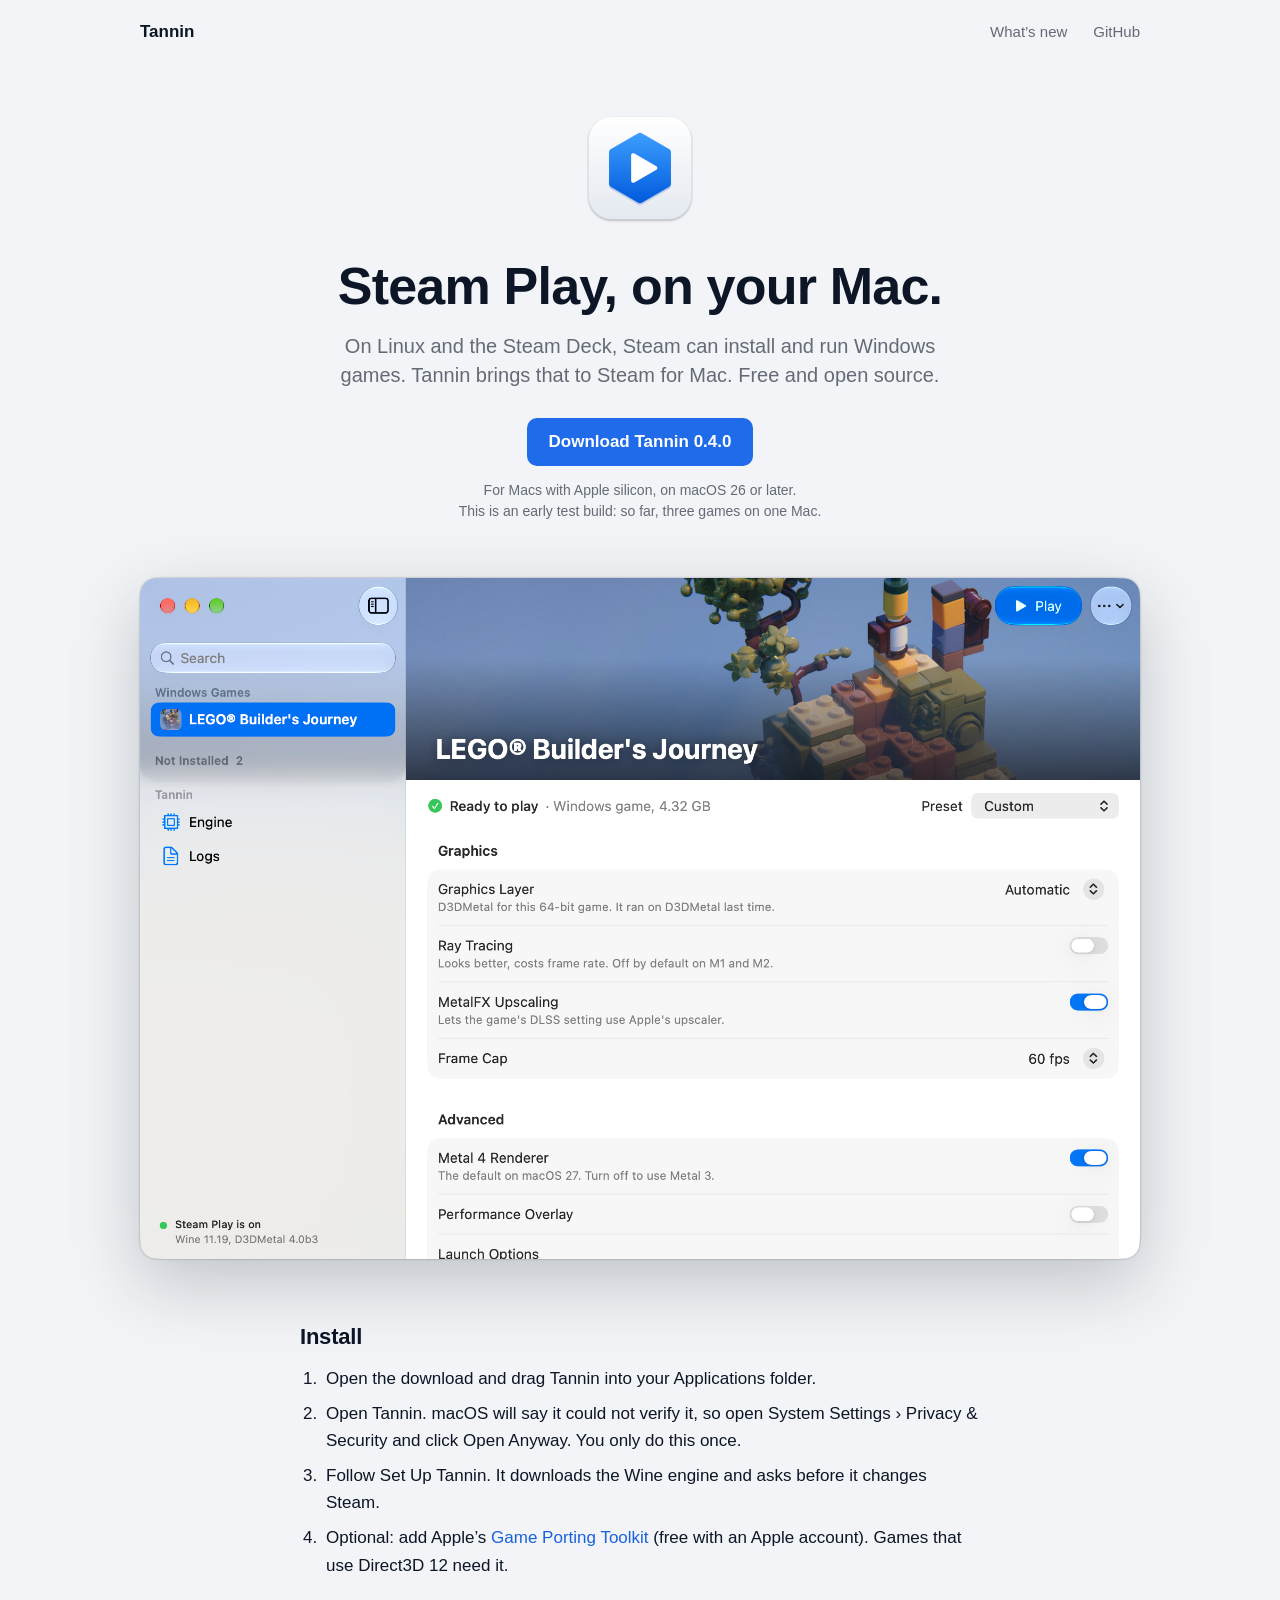
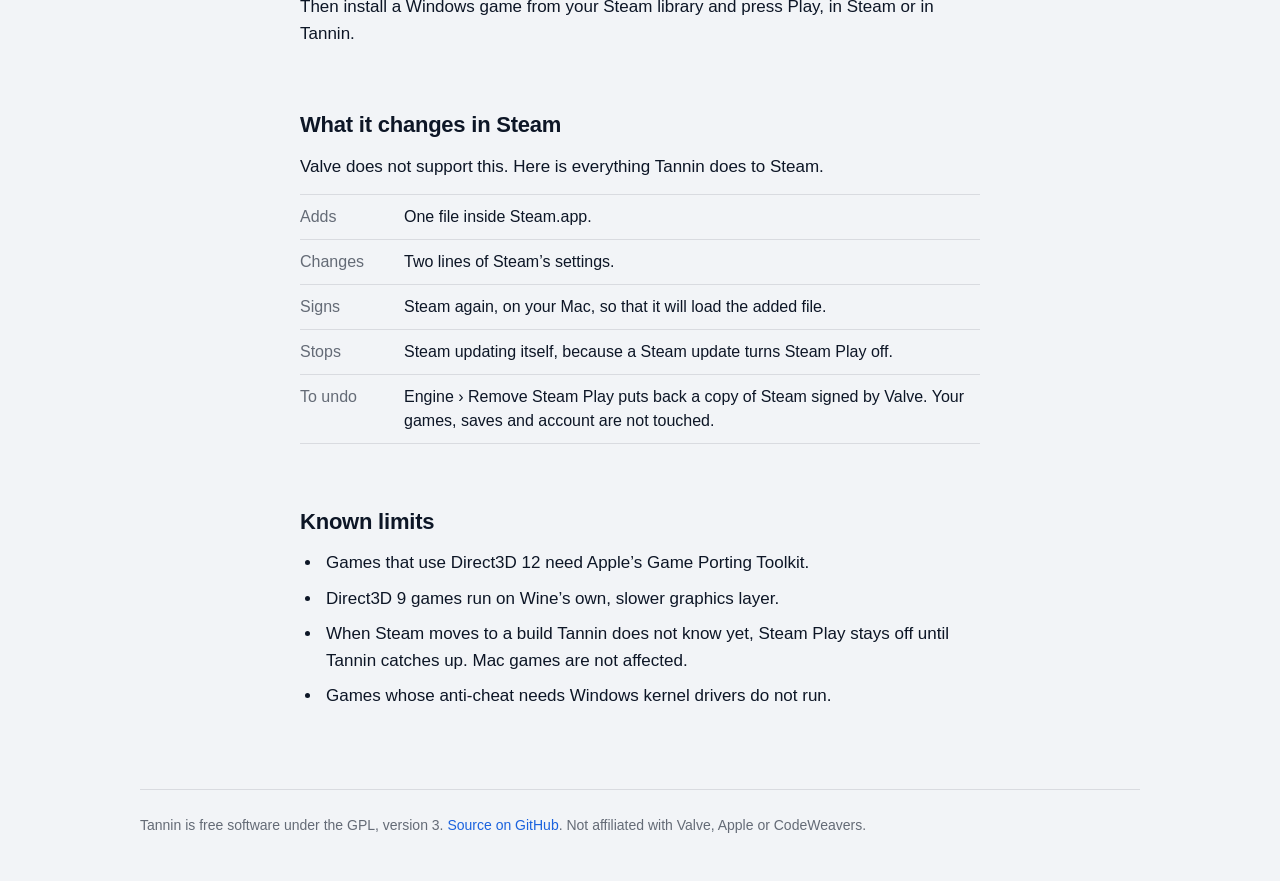
==== docs/index.html @ 26e038be "Release 0.4.0" ====
<!doctype html>
<html lang="en">
<head>
<meta charset="utf-8">
<meta name="viewport" content="width=device-width, initial-scale=1">
<title>Tannin: Steam Play, on your Mac</title>
<meta name="description" content="Tannin lets Steam for Mac install and play Windows games. Free and open source.">
<meta property="og:title" content="Tannin: Steam Play, on your Mac">
<meta property="og:description" content="Tannin lets Steam for Mac install and play Windows games. Free and open source.">
<meta property="og:image" content="https://lantelyes.github.io/tannin/screenshots/game-light.png">
<link rel="icon" href="icon.png">
<link rel="stylesheet" href="site.css">
</head>
<body>

<header class="wrap nav">
  <span class="name">Tannin</span>
  <nav class="links" aria-label="Site">
    <a href="whats-new.html">What’s new</a>
    <a href="https://github.com/lantelyes/tannin">GitHub</a>
  </nav>
</header>

<main>
  <div class="wrap hero">
    <img class="icon" src="icon.png" width="128" height="128" alt="">
    <h1>Steam Play, on your Mac.</h1>
    <p class="sub">On Linux and the Steam Deck, Steam can install and run Windows games. Tannin brings that to Steam for Mac. Free and open source.</p>
    <!-- scripts/release.sh rewrites the next line for each release. -->
    <a class="btn" href="https://github.com/lantelyes/tannin/releases/download/v0.4.0/Tannin-0.4.0.zip">Download Tannin 0.4.0</a>
    <p class="fine">For Macs with Apple silicon, on macOS 26 or later.<br>This is an early test build: so far, three games on one Mac.</p>
  </div>

  <div class="wrap">
    <picture>
      <source media="(prefers-color-scheme: dark)" srcset="screenshots/game-dark.png">
      <img class="shot" src="screenshots/game-light.png" width="1880" height="1280" alt="Tannin’s window: Windows games in the sidebar, and one game’s page with its artwork, a Play button and its graphics settings">
    </picture>
  </div>

  <div class="col">
    <section>
      <h2>Install</h2>
      <ol>
        <li>Open the download and drag Tannin into your Applications folder.</li>
        <li>Open Tannin. macOS will say it could not verify it, so open System Settings › Privacy &amp; Security and click Open Anyway. You only do this once.</li>
        <li>Follow Set Up Tannin. It downloads the Wine engine and asks before it changes Steam.</li>
        <li>Optional: add Apple’s <a href="https://developer.apple.com/download/all/?q=game%20porting%20toolkit">Game Porting Toolkit</a> (free with an Apple account). Games that use Direct3D 12 need it.</li>
      </ol>
      <p>Then install a Windows game from your Steam library and press Play, in Steam or in Tannin.</p>
    </section>

    <section>
      <h2>What it changes in Steam</h2>
      <p>Valve does not support this. Here is everything Tannin does to Steam.</p>
      <table>
        <tr><th scope="row">Adds</th><td>One file inside Steam.app.</td></tr>
        <tr><th scope="row">Changes</th><td>Two lines of Steam’s settings.</td></tr>
        <tr><th scope="row">Signs</th><td>Steam again, on your Mac, so that it will load the added file.</td></tr>
        <tr><th scope="row">Stops</th><td>Steam updating itself, because a Steam update turns Steam Play off.</td></tr>
        <tr><th scope="row">To undo</th><td>Engine › Remove Steam Play puts back a copy of Steam signed by Valve. Your games, saves and account are not touched.</td></tr>
      </table>
    </section>

    <section>
      <h2>Known limits</h2>
      <ul>
        <li>Games that use Direct3D 12 need Apple’s Game Porting Toolkit.</li>
        <li>Direct3D 9 games run on Wine’s own, slower graphics layer.</li>
        <li>When Steam moves to a build Tannin does not know yet, Steam Play stays off until Tannin catches up. Mac games are not affected.</li>
        <li>Games whose anti-cheat needs Windows kernel drivers do not run.</li>
      </ul>
    </section>
  </div>
</main>

<footer class="wrap foot">
  Tannin is free software under the GPL, version 3. <a href="https://github.com/lantelyes/tannin">Source on GitHub</a>. Not affiliated with Valve, Apple or CodeWeavers.
</footer>

</body>
</html>
---- docs/site.css ----
/* Tannin's website. One stylesheet, the Mac's own typeface, no scripts. Dark follows the system setting. */

:root {
  color-scheme: light dark;
  --bg: #F2F4F7;
  --ink: #0D1626;
  --mute: rgba(13, 22, 38, .62);
  --line: rgba(13, 22, 38, .11);
  --link: #1A62DE;
  --btn: #1F6BEA;
  --onbtn: #FFFFFF;
  --winedge: rgba(13, 22, 38, .35);
  --winshadow: rgba(13, 22, 38, .22);
}

@media (prefers-color-scheme: dark) {
  :root {
    --bg: #0E1116;
    --ink: #E8ECF3;
    --mute: rgba(232, 236, 243, .62);
    --line: rgba(232, 236, 243, .13);
    --link: #6FA8FF;
    --btn: #2B72EE;
    --winedge: rgba(0, 0, 0, .9);
    --winshadow: rgba(0, 0, 0, .55);
  }
}

* { box-sizing: border-box; }

body {
  margin: 0;
  font: 17px/1.6 -apple-system, BlinkMacSystemFont, "SF Pro Text", "Segoe UI", Helvetica, Arial, sans-serif;
  color: var(--ink);
  background: var(--bg);
  -webkit-font-smoothing: antialiased;
  -webkit-text-size-adjust: 100%;
}

a { color: var(--link); text-decoration: none; }
a:hover { text-decoration: underline; }
a:focus-visible { outline: 2px solid var(--link); outline-offset: 3px; border-radius: 4px; }

.wrap { width: 1000px; max-width: calc(100% - 48px); margin: 0 auto; }
.col { width: 680px; max-width: calc(100% - 48px); margin: 0 auto; }

/* Top bar */
.nav { display: flex; align-items: center; height: 64px; font-size: 15px; }
.nav .name { font-size: 17px; font-weight: 600; color: var(--ink); }
.nav .links { margin-left: auto; display: flex; gap: 26px; }
.nav .links a { color: var(--mute); }
.nav .links a[aria-current] { color: var(--ink); }

/* The top of the landing page */
.hero { padding: 40px 0 56px; text-align: center; }
.hero .icon { display: block; width: 128px; height: 128px; margin: 0 auto 26px; }
h1 { margin: 0; font-size: 52px; line-height: 1.08; font-weight: 700; letter-spacing: -.015em; text-wrap: balance; }
.sub { max-width: 600px; margin: 18px auto 0; font-size: 20px; line-height: 1.45; color: var(--mute); text-wrap: balance; }
.btn { display: inline-block; margin-top: 28px; padding: 13px 22px; border-radius: 10px; background: var(--btn); color: var(--onbtn); font-size: 17px; line-height: 22px; font-weight: 600; }
.btn:hover { text-decoration: none; filter: brightness(1.08); }
.btn:focus-visible { outline-offset: 3px; border-radius: 10px; }
.fine { margin: 14px 0 0; font-size: 14px; line-height: 1.5; color: var(--mute); }

/* The app's window, with the shadow a window has */
.shot { display: block; width: 100%; height: auto; filter: drop-shadow(0 0 1px var(--winedge)) drop-shadow(0 24px 34px var(--winshadow)); }

/* The reading column */
.col section { margin-top: 64px; }
h2 { margin: 0 0 14px; font-size: 22px; line-height: 1.25; font-weight: 600; letter-spacing: -.01em; }
p { margin: 0 0 14px; }
ol, ul { margin: 0 0 14px; padding-left: 22px; }
li { margin-bottom: 8px; padding-left: 4px; }
table { width: 100%; border-collapse: collapse; margin: 4px 0 16px; font-size: 16px; line-height: 1.5; }
th, td { padding: 10px 0; border-top: 1px solid var(--line); vertical-align: top; text-align: left; font-weight: 400; }
tr:last-child th, tr:last-child td { border-bottom: 1px solid var(--line); }
th { width: 104px; color: var(--mute); }

.foot { margin-top: 80px; padding: 24px 0 44px; border-top: 1px solid var(--line); font-size: 14px; line-height: 1.6; color: var(--mute); }

/* What's New: version and date on the left, what changed on the right */
.news { width: 880px; max-width: calc(100% - 48px); margin: 0 auto; padding: 48px 0 0; }
.news h1 { font-size: 40px; }
.news .lead { margin: 10px 0 40px; color: var(--mute); }
.rel { display: grid; grid-template-columns: 200px minmax(0, 1fr); gap: 40px; padding: 32px 0; border-top: 1px solid var(--line); }
.rel h2 { margin: 0; font-size: 22px; }
.rel .date { font-size: 15px; color: var(--mute); }
.rel h3 { margin: 0 0 6px; font-size: 15px; font-weight: 600; color: var(--mute); }
.rel ul { margin-bottom: 18px; }
.rel .changes > :last-child { margin-bottom: 0; }

@media (max-width: 640px) {
  .wrap, .col, .news { max-width: calc(100% - 40px); }
  .nav { height: 56px; }
  .nav .links { gap: 18px; }
  .hero { padding: 20px 0 40px; }
  .hero .icon { width: 96px; height: 96px; }
  h1 { font-size: 34px; line-height: 1.12; }
  .sub { font-size: 18px; }
  .shot { filter: drop-shadow(0 0 1px var(--winedge)) drop-shadow(0 10px 16px var(--winshadow)); }
  .col section { margin-top: 44px; }
  .foot { margin-top: 52px; }
  .news { padding-top: 28px; }
  .news h1 { font-size: 32px; }
  .rel { grid-template-columns: minmax(0, 1fr); gap: 12px; }
}
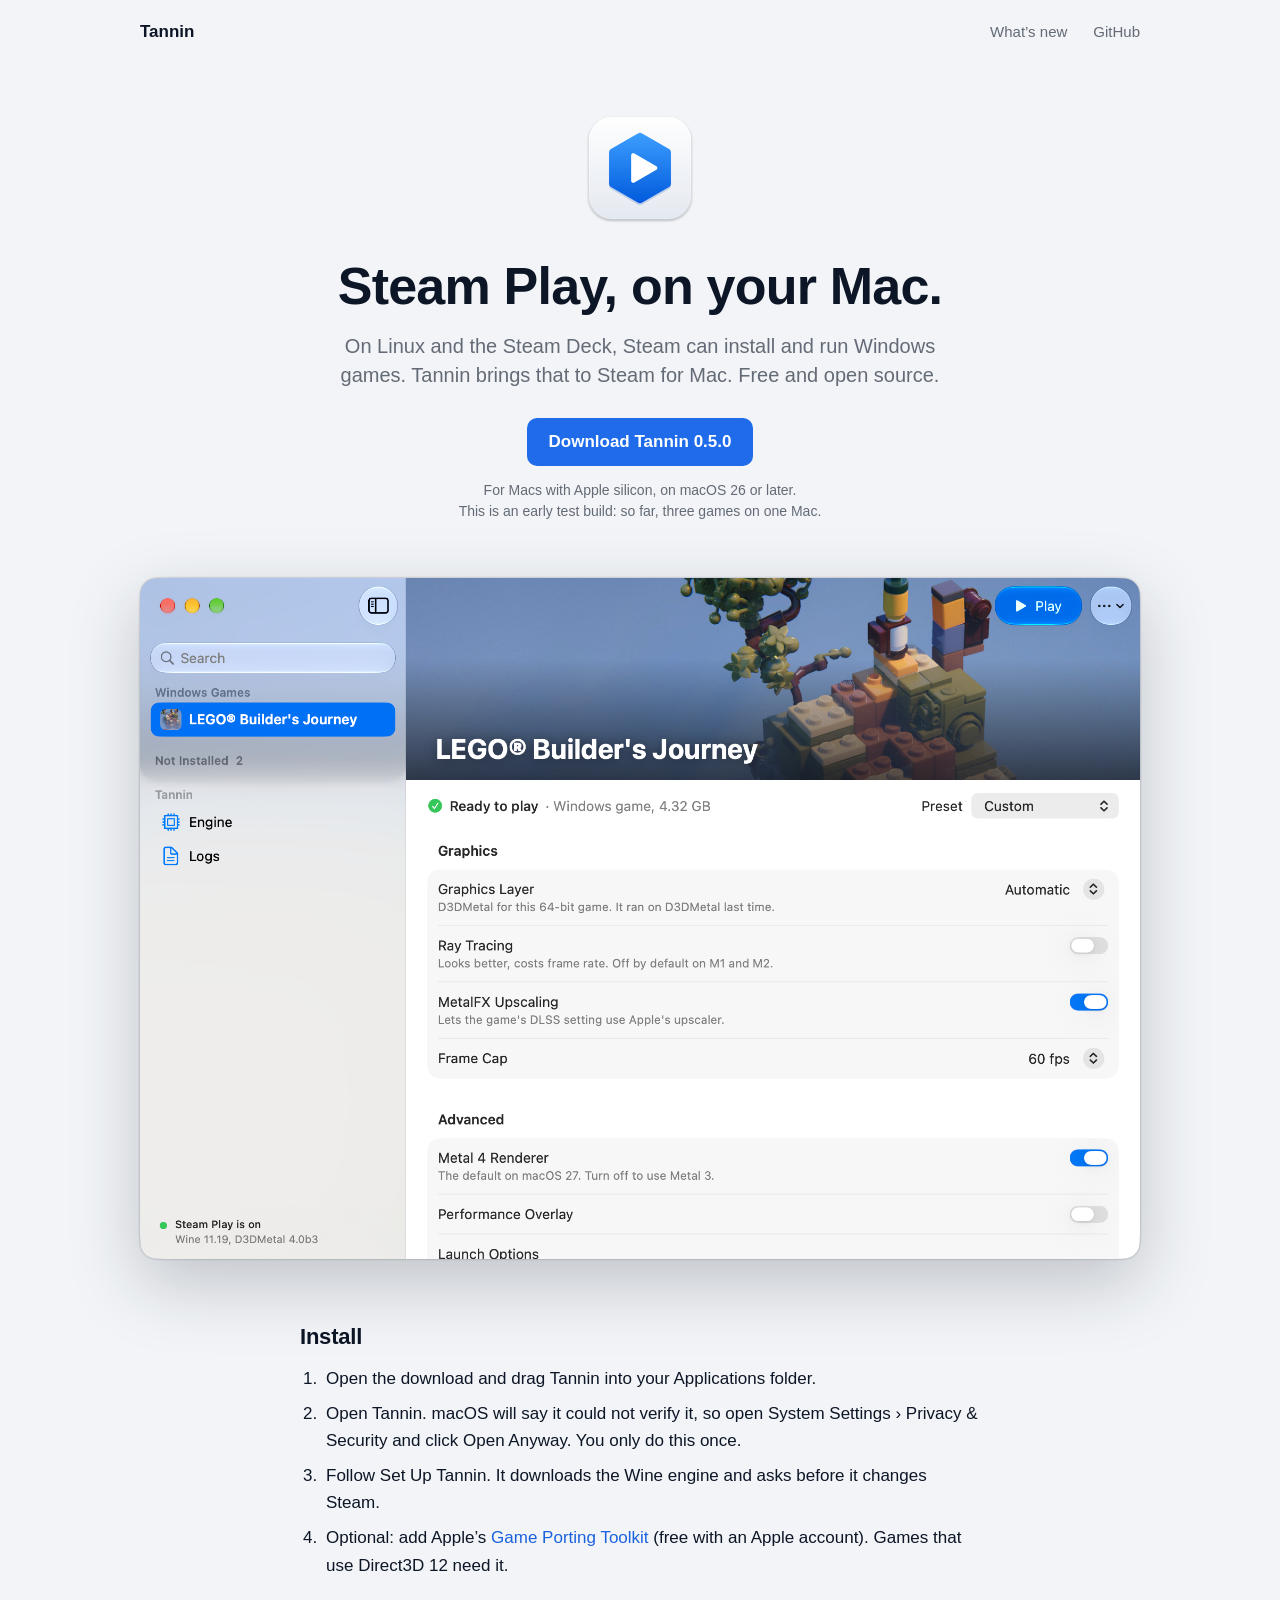
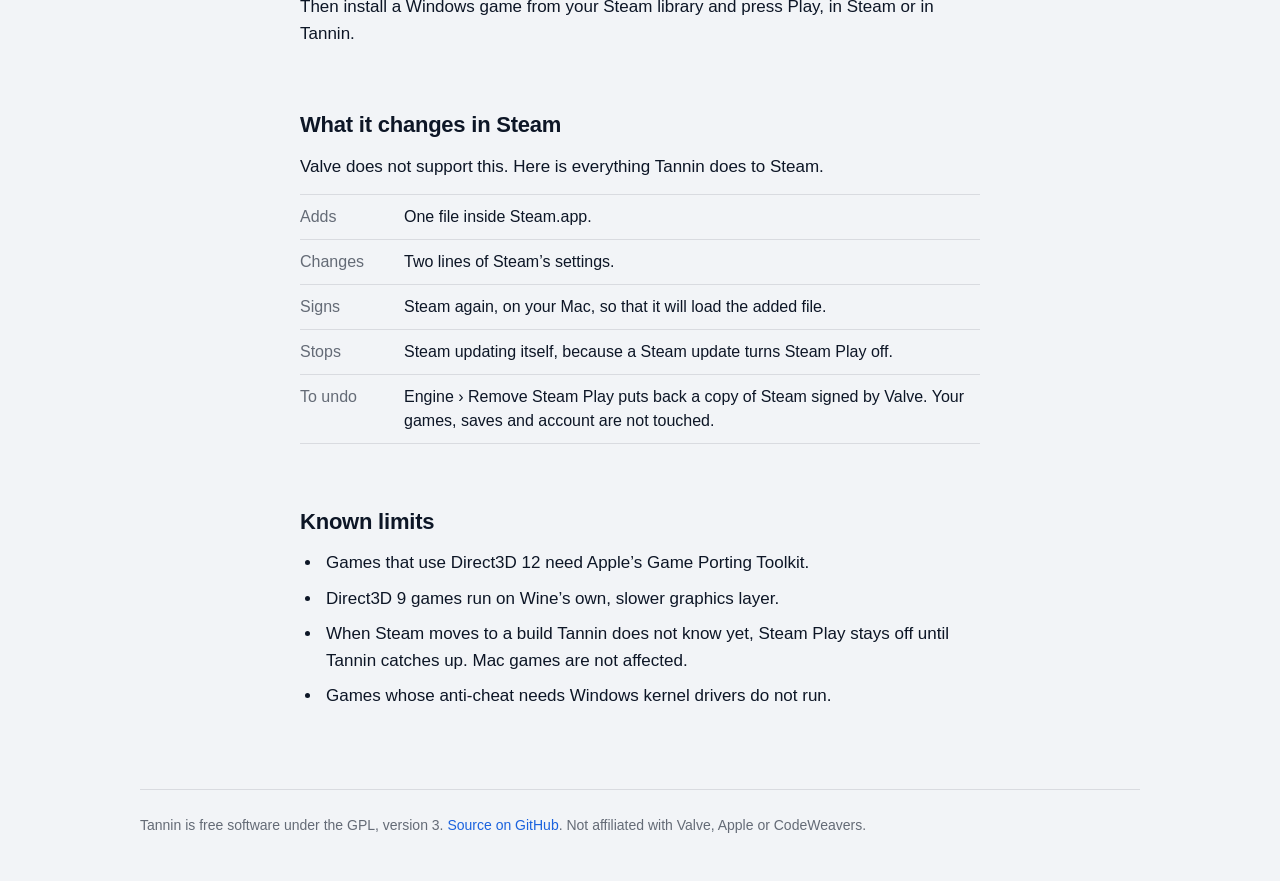
==== commit 50a03cfe: "Release 0.5.0" ====
--- a/docs/index.html
+++ b/docs/index.html
@@ -27,7 +27,7 @@
     <h1>Steam Play, on your Mac.</h1>
     <p class="sub">On Linux and the Steam Deck, Steam can install and run Windows games. Tannin brings that to Steam for Mac. Free and open source.</p>
     <!-- scripts/release.sh rewrites the next line for each release. -->
-    <a class="btn" href="https://github.com/lantelyes/tannin/releases/download/v0.4.0/Tannin-0.4.0.zip">Download Tannin 0.4.0</a>
+    <a class="btn" href="https://github.com/lantelyes/tannin/releases/download/v0.5.0/Tannin-0.5.0.zip">Download Tannin 0.5.0</a>
     <p class="fine">For Macs with Apple silicon, on macOS 26 or later.<br>This is an early test build: so far, three games on one Mac.</p>
   </div>
 
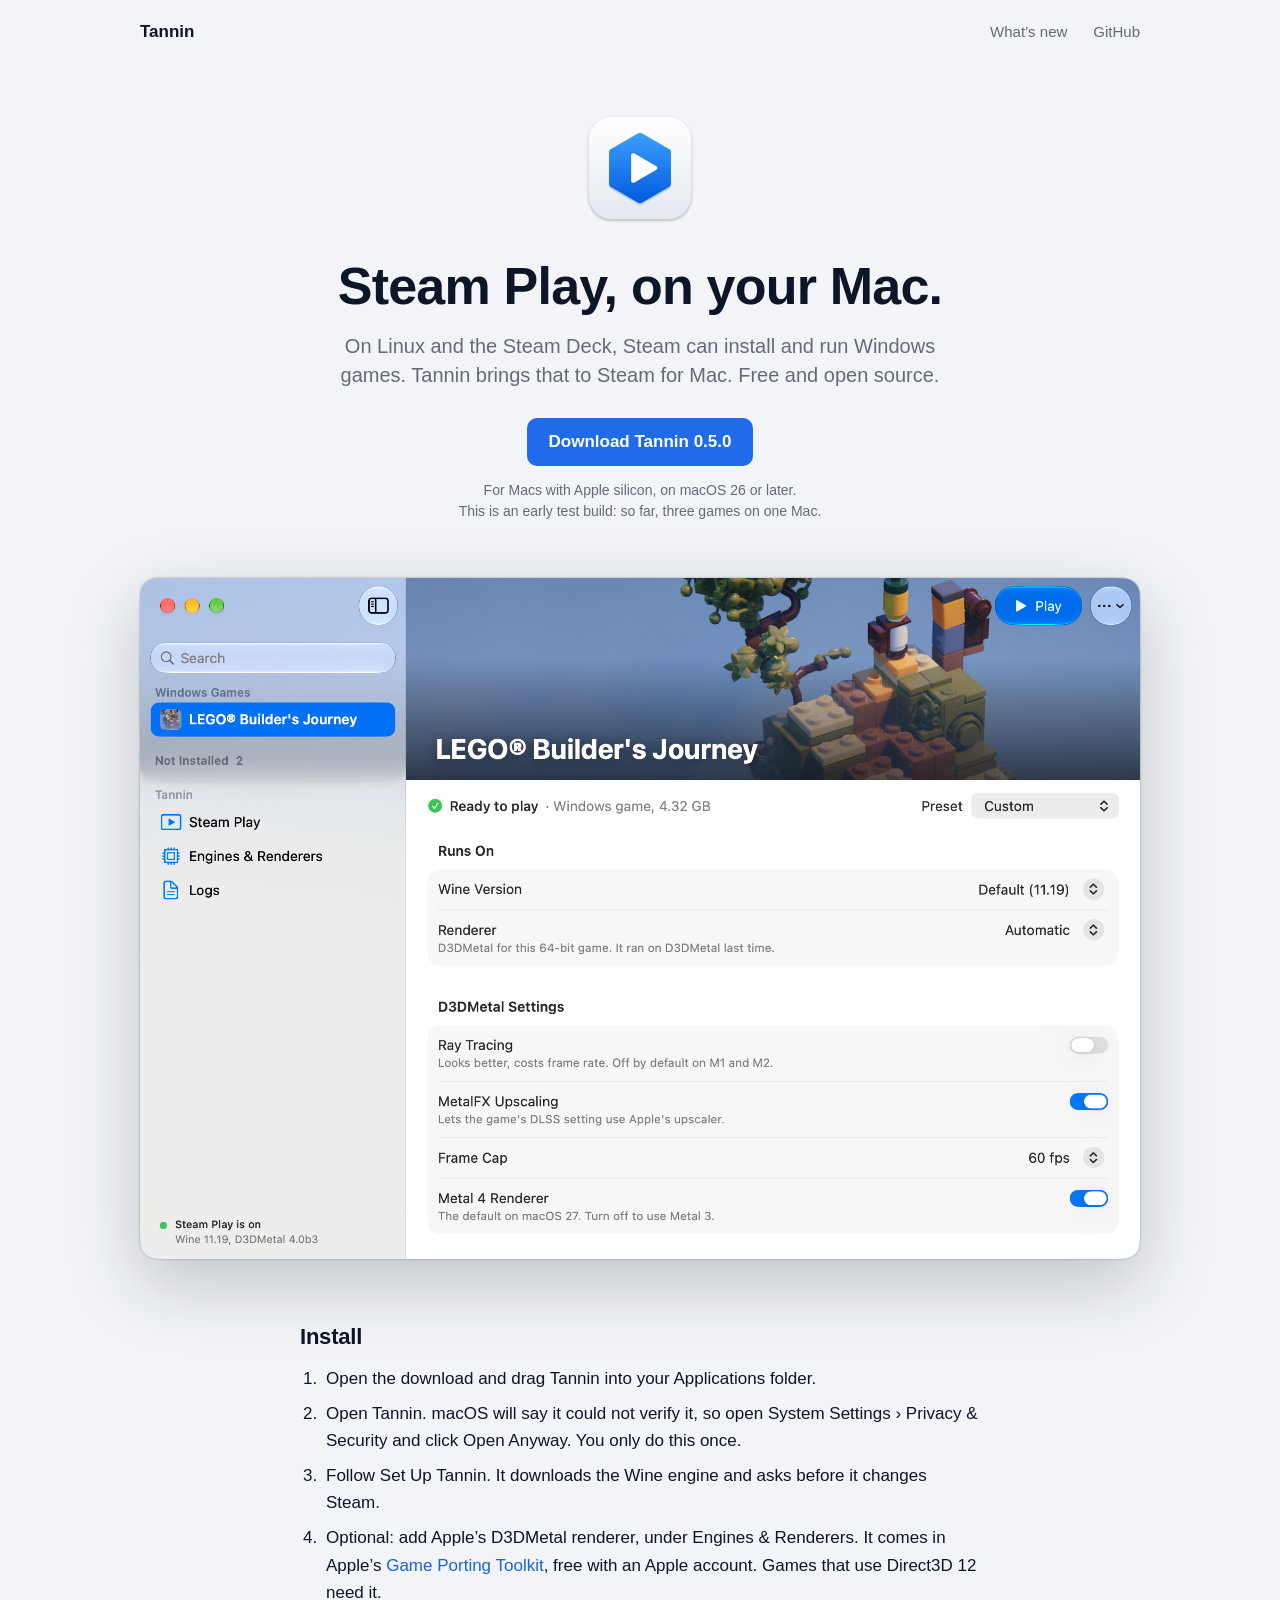
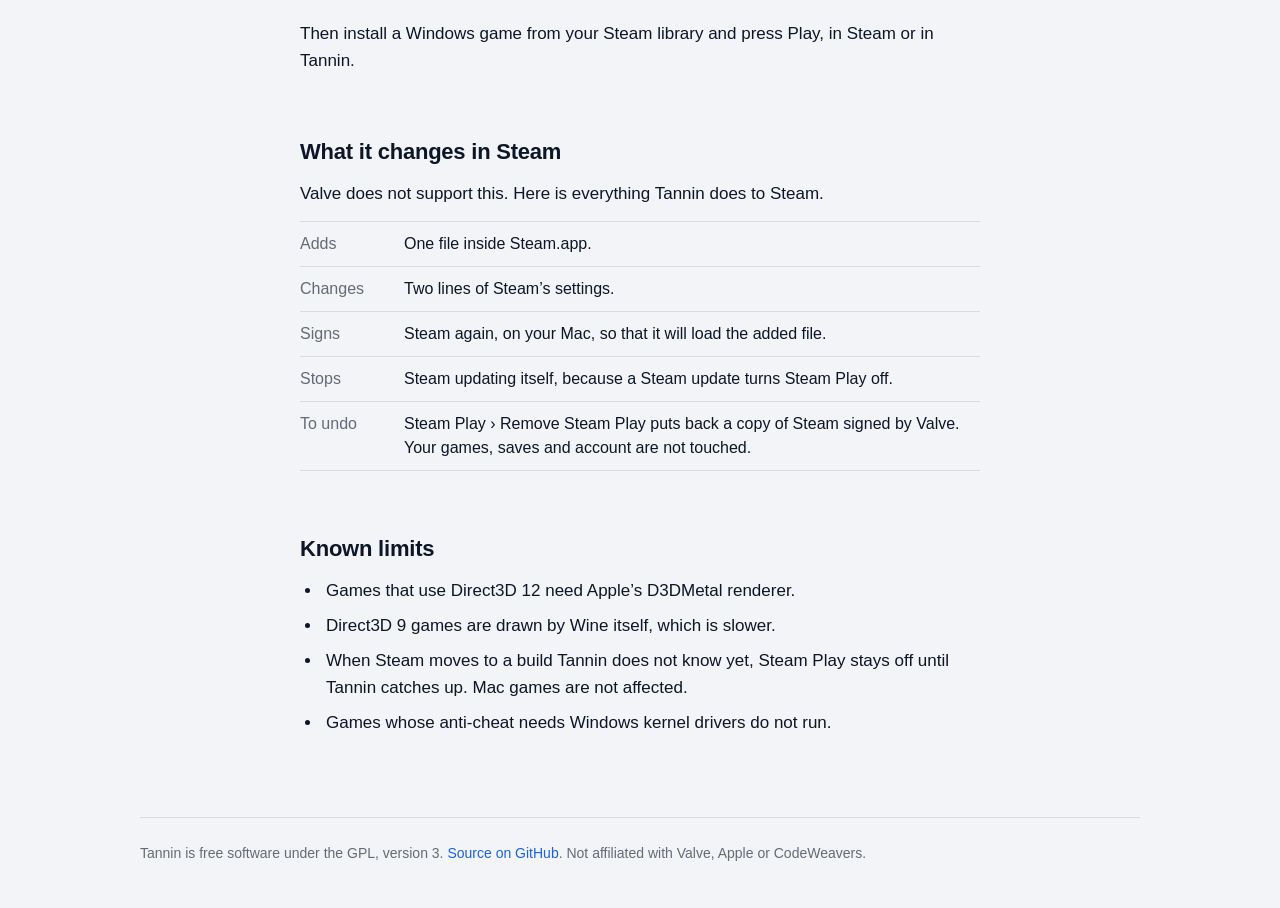
==== commit 88f50d52: "0.6.0: pop-up entries show their second line; a notice when a game needed Direct3D 12; docs and pict" ====
--- a/docs/index.html
+++ b/docs/index.html
@@ -34,7 +34,7 @@
   <div class="wrap">
     <picture>
       <source media="(prefers-color-scheme: dark)" srcset="screenshots/game-dark.png">
-      <img class="shot" src="screenshots/game-light.png" width="1880" height="1280" alt="Tannin’s window: Windows games in the sidebar, and one game’s page with its artwork, a Play button and its graphics settings">
+      <img class="shot" src="screenshots/game-light.png" width="1880" height="1280" alt="Tannin’s window: Windows games in the sidebar, and one game’s page with its artwork, a Play button, what it runs on and its settings">
     </picture>
   </div>
 
@@ -45,7 +45,7 @@
         <li>Open the download and drag Tannin into your Applications folder.</li>
         <li>Open Tannin. macOS will say it could not verify it, so open System Settings › Privacy &amp; Security and click Open Anyway. You only do this once.</li>
         <li>Follow Set Up Tannin. It downloads the Wine engine and asks before it changes Steam.</li>
-        <li>Optional: add Apple’s <a href="https://developer.apple.com/download/all/?q=game%20porting%20toolkit">Game Porting Toolkit</a> (free with an Apple account). Games that use Direct3D 12 need it.</li>
+        <li>Optional: add Apple’s D3DMetal renderer, under Engines &amp; Renderers. It comes in Apple’s <a href="https://developer.apple.com/download/all/?q=game%20porting%20toolkit">Game Porting Toolkit</a>, free with an Apple account. Games that use Direct3D 12 need it.</li>
       </ol>
       <p>Then install a Windows game from your Steam library and press Play, in Steam or in Tannin.</p>
     </section>
@@ -58,15 +58,15 @@
         <tr><th scope="row">Changes</th><td>Two lines of Steam’s settings.</td></tr>
         <tr><th scope="row">Signs</th><td>Steam again, on your Mac, so that it will load the added file.</td></tr>
         <tr><th scope="row">Stops</th><td>Steam updating itself, because a Steam update turns Steam Play off.</td></tr>
-        <tr><th scope="row">To undo</th><td>Engine › Remove Steam Play puts back a copy of Steam signed by Valve. Your games, saves and account are not touched.</td></tr>
+        <tr><th scope="row">To undo</th><td>Steam Play › Remove Steam Play puts back a copy of Steam signed by Valve. Your games, saves and account are not touched.</td></tr>
       </table>
     </section>
 
     <section>
       <h2>Known limits</h2>
       <ul>
-        <li>Games that use Direct3D 12 need Apple’s Game Porting Toolkit.</li>
-        <li>Direct3D 9 games run on Wine’s own, slower graphics layer.</li>
+        <li>Games that use Direct3D 12 need Apple’s D3DMetal renderer.</li>
+        <li>Direct3D 9 games are drawn by Wine itself, which is slower.</li>
         <li>When Steam moves to a build Tannin does not know yet, Steam Play stays off until Tannin catches up. Mac games are not affected.</li>
         <li>Games whose anti-cheat needs Windows kernel drivers do not run.</li>
       </ul>
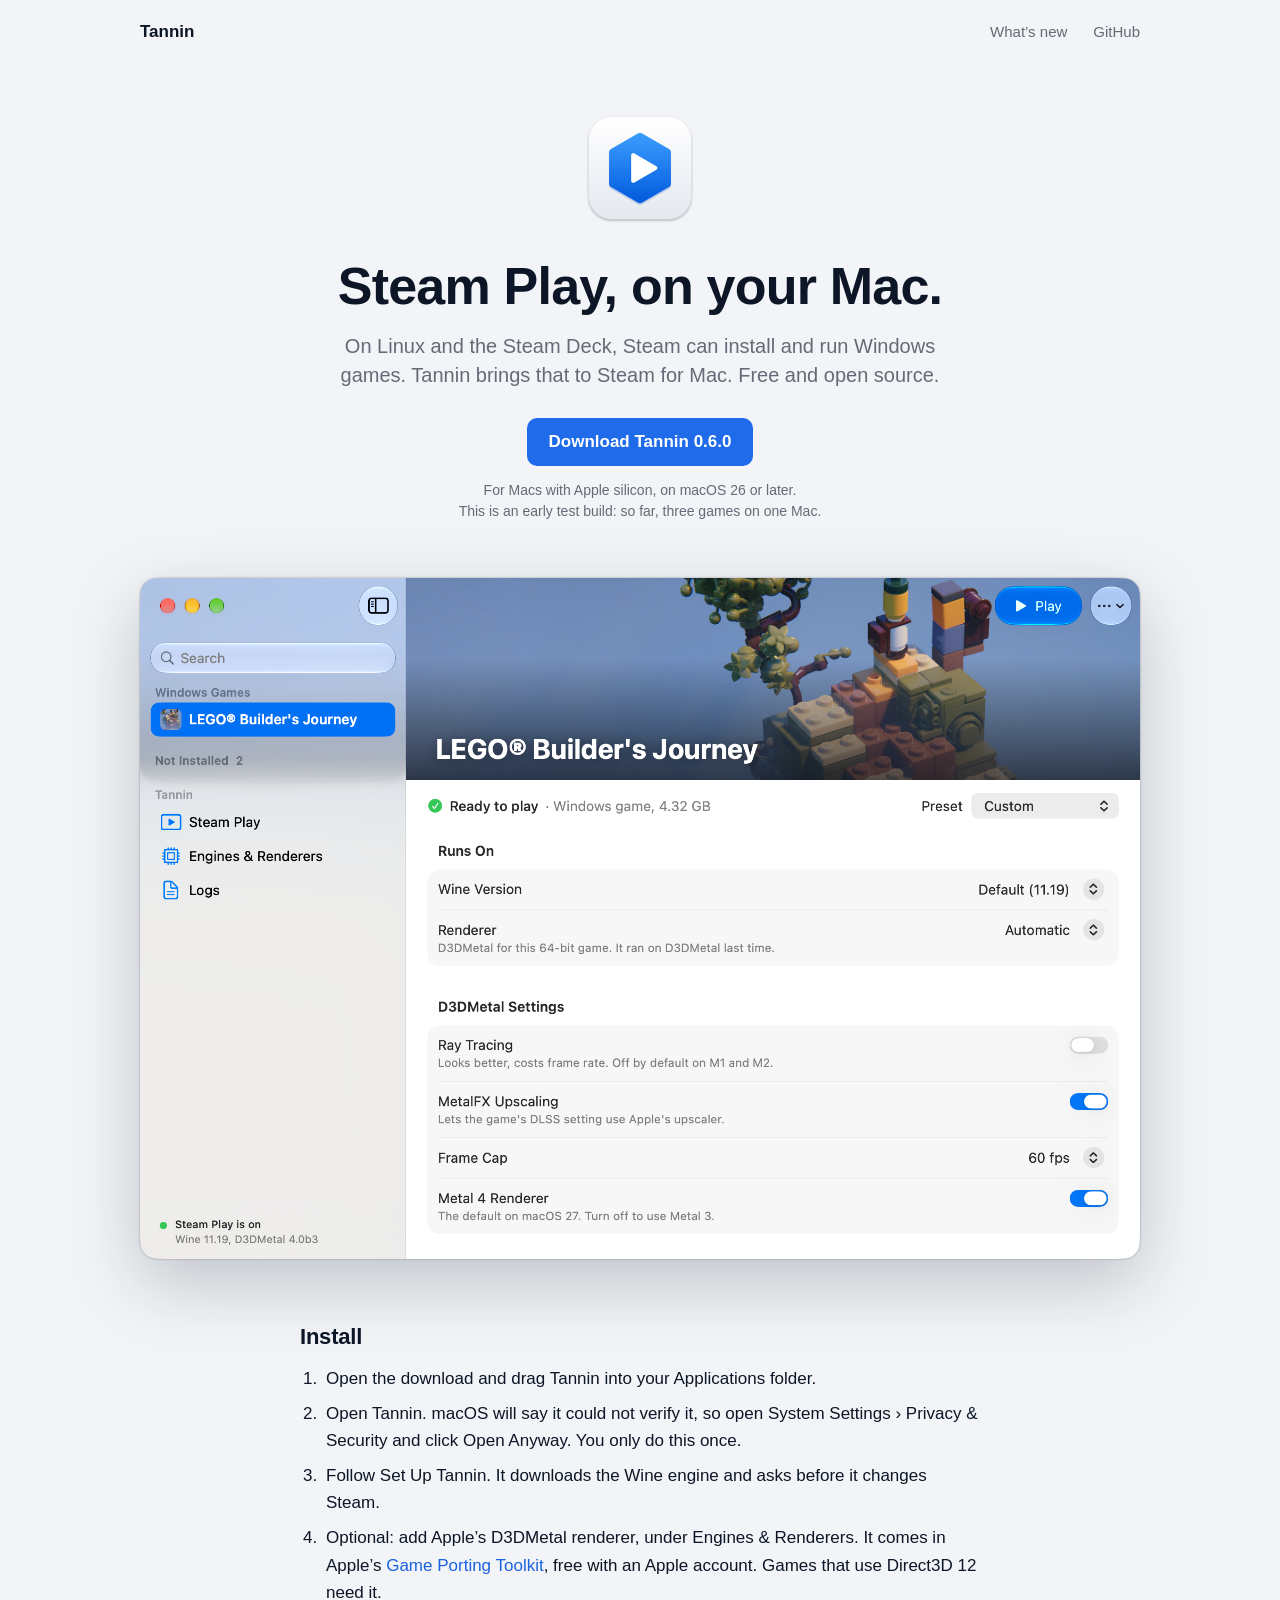
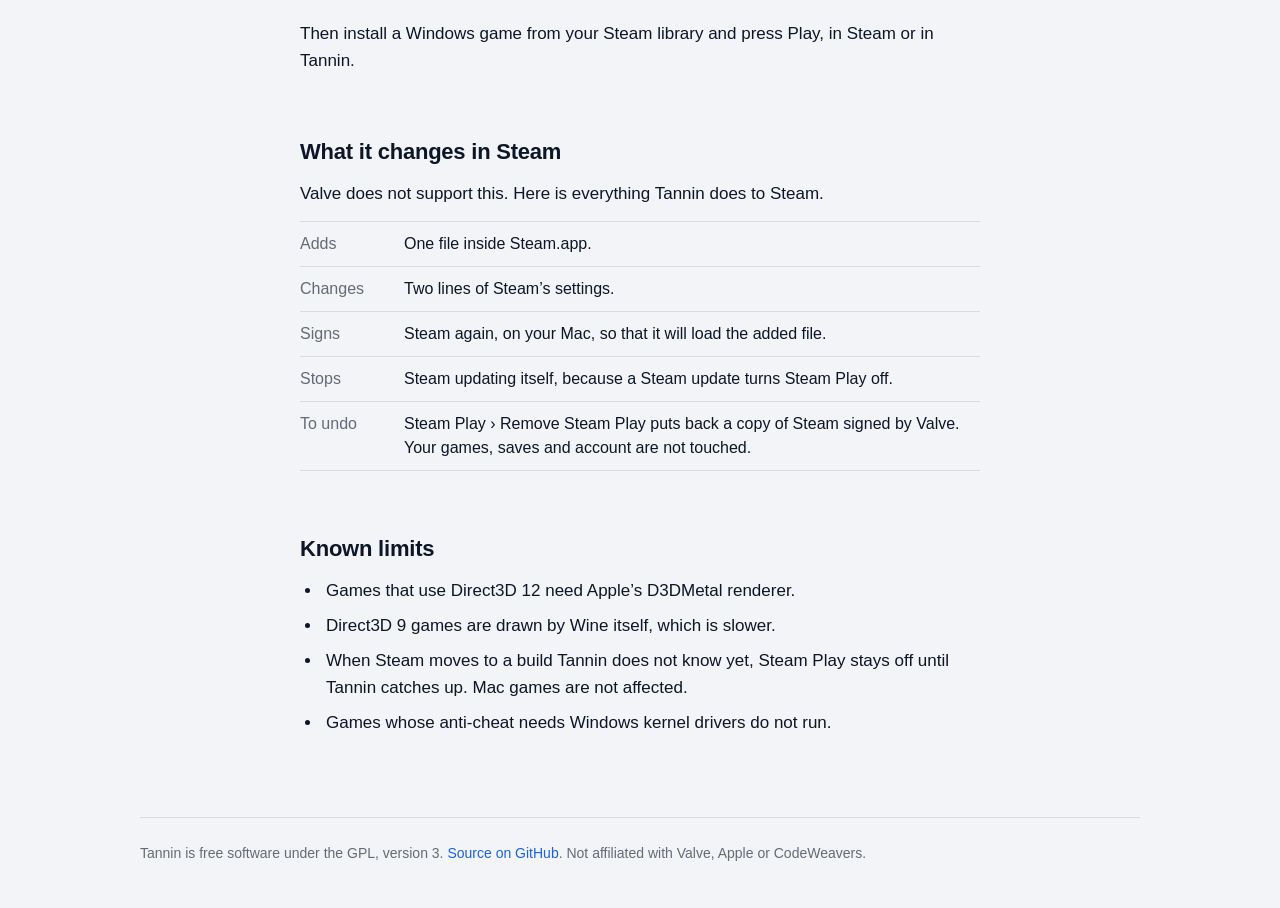
==== commit 699fba8b: "Release 0.6.0" ====
--- a/docs/index.html
+++ b/docs/index.html
@@ -27,7 +27,7 @@
     <h1>Steam Play, on your Mac.</h1>
     <p class="sub">On Linux and the Steam Deck, Steam can install and run Windows games. Tannin brings that to Steam for Mac. Free and open source.</p>
     <!-- scripts/release.sh rewrites the next line for each release. -->
-    <a class="btn" href="https://github.com/lantelyes/tannin/releases/download/v0.5.0/Tannin-0.5.0.zip">Download Tannin 0.5.0</a>
+    <a class="btn" href="https://github.com/lantelyes/tannin/releases/download/v0.6.0/Tannin-0.6.0.zip">Download Tannin 0.6.0</a>
     <p class="fine">For Macs with Apple silicon, on macOS 26 or later.<br>This is an early test build: so far, three games on one Mac.</p>
   </div>
 
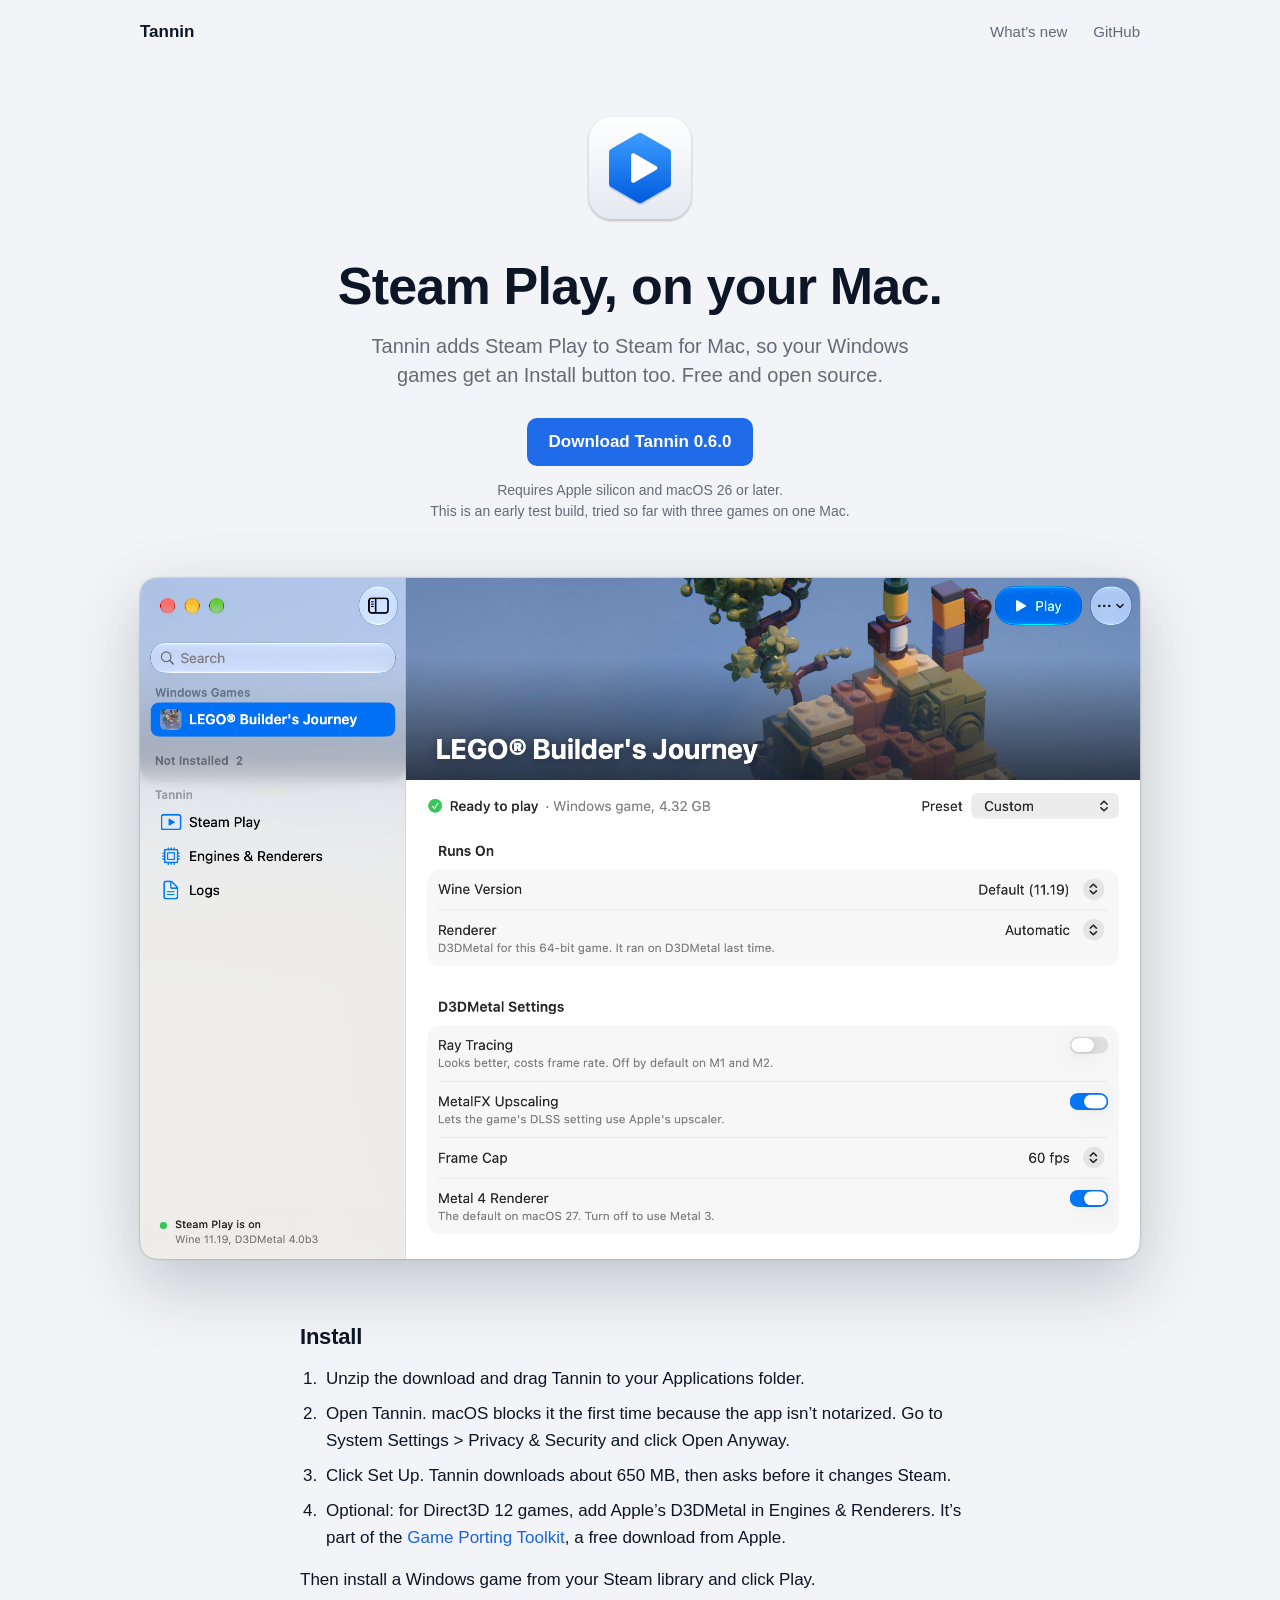
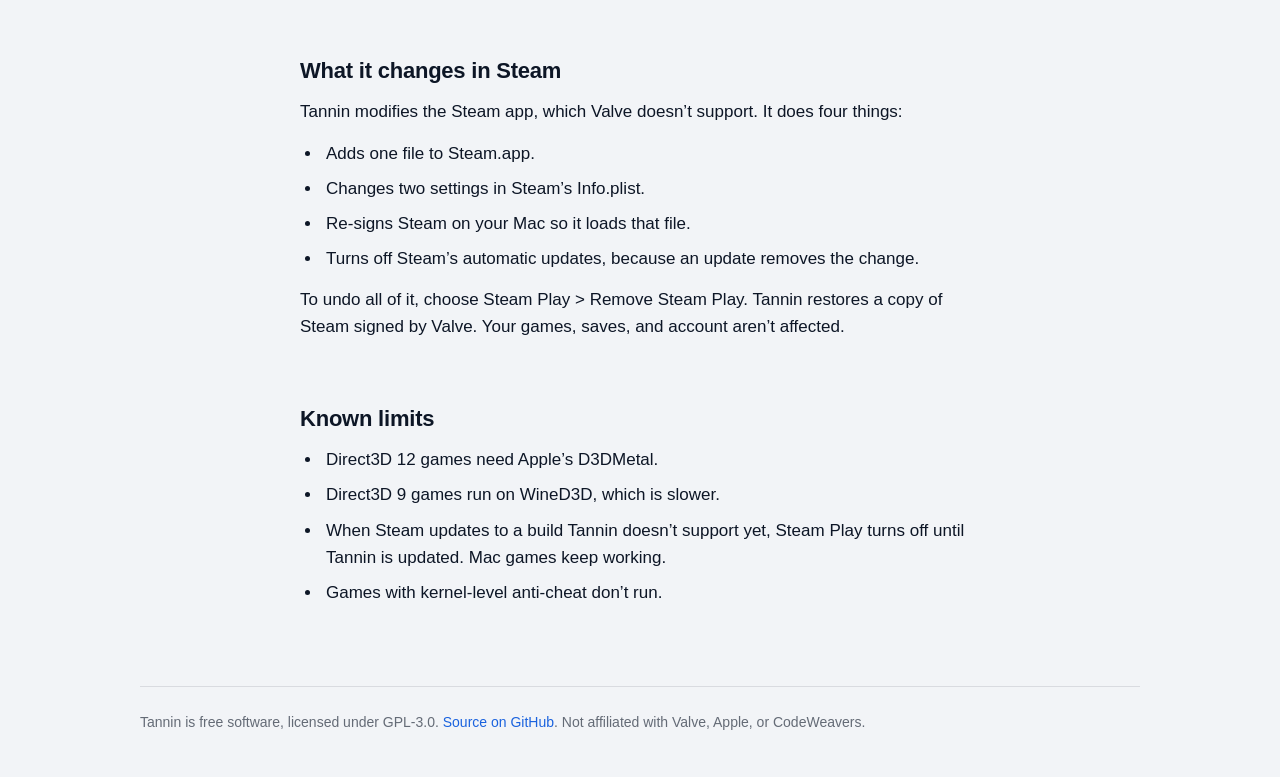
==== commit 794222c4: "Rewrite the website, README and release notes, and add a site preview The same voice as the app: con" ====
--- a/docs/index.html
+++ b/docs/index.html
@@ -4,9 +4,9 @@
 <meta charset="utf-8">
 <meta name="viewport" content="width=device-width, initial-scale=1">
 <title>Tannin: Steam Play, on your Mac</title>
-<meta name="description" content="Tannin lets Steam for Mac install and play Windows games. Free and open source.">
+<meta name="description" content="Tannin adds Steam Play to Steam for Mac, so your Windows games get an Install button too. Free and open source.">
 <meta property="og:title" content="Tannin: Steam Play, on your Mac">
-<meta property="og:description" content="Tannin lets Steam for Mac install and play Windows games. Free and open source.">
+<meta property="og:description" content="Tannin adds Steam Play to Steam for Mac, so your Windows games get an Install button too. Free and open source.">
 <meta property="og:image" content="https://lantelyes.github.io/tannin/screenshots/game-light.png">
 <link rel="icon" href="icon.png">
 <link rel="stylesheet" href="site.css">
@@ -25,16 +25,16 @@
   <div class="wrap hero">
     <img class="icon" src="icon.png" width="128" height="128" alt="">
     <h1>Steam Play, on your Mac.</h1>
-    <p class="sub">On Linux and the Steam Deck, Steam can install and run Windows games. Tannin brings that to Steam for Mac. Free and open source.</p>
+    <p class="sub">Tannin adds Steam Play to Steam for Mac, so your Windows games get an Install button too. Free and open source.</p>
     <!-- scripts/release.sh rewrites the next line for each release. -->
     <a class="btn" href="https://github.com/lantelyes/tannin/releases/download/v0.6.0/Tannin-0.6.0.zip">Download Tannin 0.6.0</a>
-    <p class="fine">For Macs with Apple silicon, on macOS 26 or later.<br>This is an early test build: so far, three games on one Mac.</p>
+    <p class="fine">Requires Apple silicon and macOS 26 or later.<br>This is an early test build, tried so far with three games on one Mac.</p>
   </div>
 
   <div class="wrap">
     <picture>
       <source media="(prefers-color-scheme: dark)" srcset="screenshots/game-dark.png">
-      <img class="shot" src="screenshots/game-light.png" width="1880" height="1280" alt="Tannin’s window: Windows games in the sidebar, and one game’s page with its artwork, a Play button, what it runs on and its settings">
+      <img class="shot" src="screenshots/game-light.png" width="1880" height="1280" alt="Tannin’s window, with Windows games in the sidebar and one game’s page showing its artwork, a Play button, its Wine version, its renderer, and its settings">
     </picture>
   </div>
 
@@ -42,40 +42,40 @@
     <section>
       <h2>Install</h2>
       <ol>
-        <li>Open the download and drag Tannin into your Applications folder.</li>
-        <li>Open Tannin. macOS will say it could not verify it, so open System Settings › Privacy &amp; Security and click Open Anyway. You only do this once.</li>
-        <li>Follow Set Up Tannin. It downloads the Wine engine and asks before it changes Steam.</li>
-        <li>Optional: add Apple’s D3DMetal renderer, under Engines &amp; Renderers. It comes in Apple’s <a href="https://developer.apple.com/download/all/?q=game%20porting%20toolkit">Game Porting Toolkit</a>, free with an Apple account. Games that use Direct3D 12 need it.</li>
+        <li>Unzip the download and drag Tannin to your Applications folder.</li>
+        <li>Open Tannin. macOS blocks it the first time because the app isn’t notarized. Go to System Settings &gt; Privacy &amp; Security and click Open Anyway.</li>
+        <li>Click Set Up. Tannin downloads about 650 MB, then asks before it changes Steam.</li>
+        <li>Optional: for Direct3D 12 games, add Apple’s D3DMetal in Engines &amp; Renderers. It’s part of the <a href="https://developer.apple.com/download/all/?q=game%20porting%20toolkit">Game Porting Toolkit</a>, a free download from Apple.</li>
       </ol>
-      <p>Then install a Windows game from your Steam library and press Play, in Steam or in Tannin.</p>
+      <p>Then install a Windows game from your Steam library and click Play.</p>
     </section>
 
     <section>
       <h2>What it changes in Steam</h2>
-      <p>Valve does not support this. Here is everything Tannin does to Steam.</p>
-      <table>
-        <tr><th scope="row">Adds</th><td>One file inside Steam.app.</td></tr>
-        <tr><th scope="row">Changes</th><td>Two lines of Steam’s settings.</td></tr>
-        <tr><th scope="row">Signs</th><td>Steam again, on your Mac, so that it will load the added file.</td></tr>
-        <tr><th scope="row">Stops</th><td>Steam updating itself, because a Steam update turns Steam Play off.</td></tr>
-        <tr><th scope="row">To undo</th><td>Steam Play › Remove Steam Play puts back a copy of Steam signed by Valve. Your games, saves and account are not touched.</td></tr>
-      </table>
+      <p>Tannin modifies the Steam app, which Valve doesn’t support. It does four things:</p>
+      <ul>
+        <li>Adds one file to Steam.app.</li>
+        <li>Changes two settings in Steam’s Info.plist.</li>
+        <li>Re-signs Steam on your Mac so it loads that file.</li>
+        <li>Turns off Steam’s automatic updates, because an update removes the change.</li>
+      </ul>
+      <p>To undo all of it, choose Steam Play &gt; Remove Steam Play. Tannin restores a copy of Steam signed by Valve. Your games, saves, and account aren’t affected.</p>
     </section>
 
     <section>
       <h2>Known limits</h2>
       <ul>
-        <li>Games that use Direct3D 12 need Apple’s D3DMetal renderer.</li>
-        <li>Direct3D 9 games are drawn by Wine itself, which is slower.</li>
-        <li>When Steam moves to a build Tannin does not know yet, Steam Play stays off until Tannin catches up. Mac games are not affected.</li>
-        <li>Games whose anti-cheat needs Windows kernel drivers do not run.</li>
+        <li>Direct3D 12 games need Apple’s D3DMetal.</li>
+        <li>Direct3D 9 games run on WineD3D, which is slower.</li>
+        <li>When Steam updates to a build Tannin doesn’t support yet, Steam Play turns off until Tannin is updated. Mac games keep working.</li>
+        <li>Games with kernel-level anti-cheat don’t run.</li>
       </ul>
     </section>
   </div>
 </main>
 
 <footer class="wrap foot">
-  Tannin is free software under the GPL, version 3. <a href="https://github.com/lantelyes/tannin">Source on GitHub</a>. Not affiliated with Valve, Apple or CodeWeavers.
+  Tannin is free software, licensed under GPL-3.0. <a href="https://github.com/lantelyes/tannin">Source on GitHub</a>. Not affiliated with Valve, Apple, or CodeWeavers.
 </footer>
 
 </body>
--- a/docs/site.css
+++ b/docs/site.css
@@ -70,10 +70,6 @@
 p { margin: 0 0 14px; }
 ol, ul { margin: 0 0 14px; padding-left: 22px; }
 li { margin-bottom: 8px; padding-left: 4px; }
-table { width: 100%; border-collapse: collapse; margin: 4px 0 16px; font-size: 16px; line-height: 1.5; }
-th, td { padding: 10px 0; border-top: 1px solid var(--line); vertical-align: top; text-align: left; font-weight: 400; }
-tr:last-child th, tr:last-child td { border-bottom: 1px solid var(--line); }
-th { width: 104px; color: var(--mute); }
 
 .foot { margin-top: 80px; padding: 24px 0 44px; border-top: 1px solid var(--line); font-size: 14px; line-height: 1.6; color: var(--mute); }
 
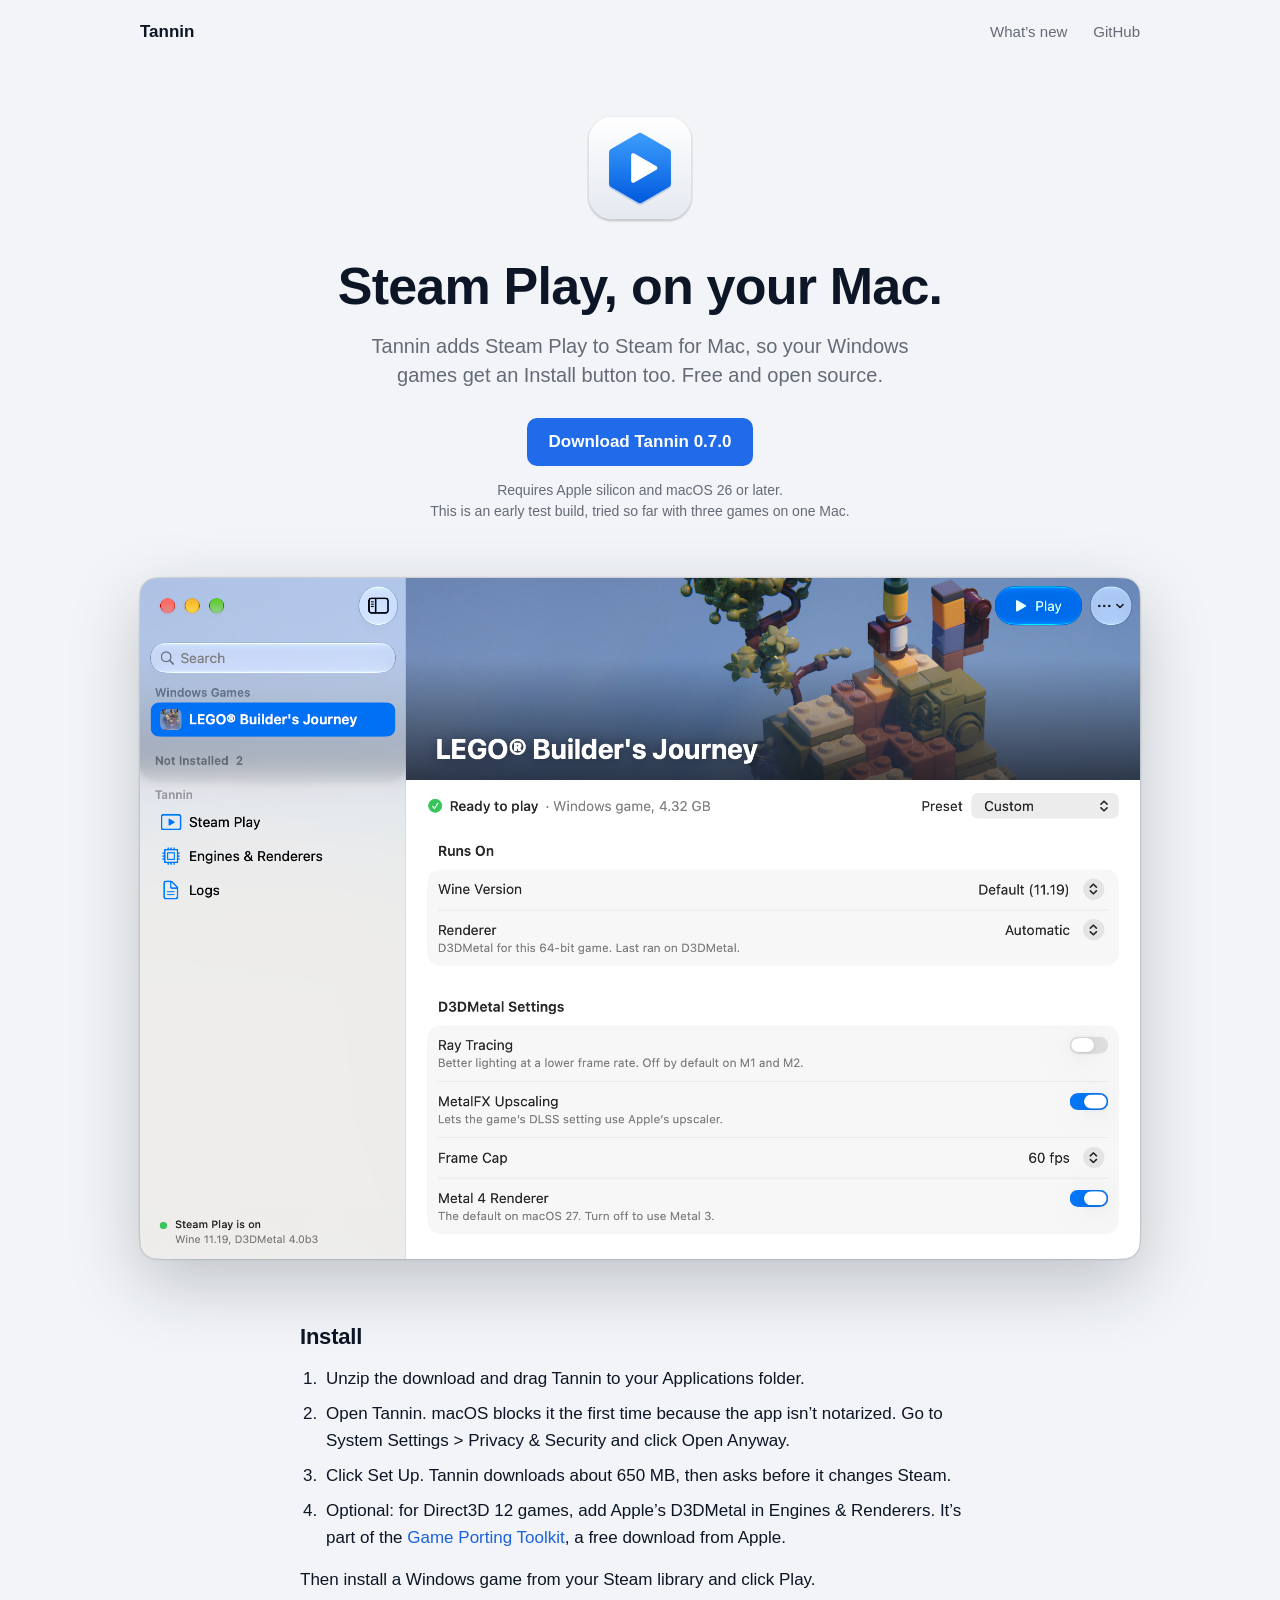
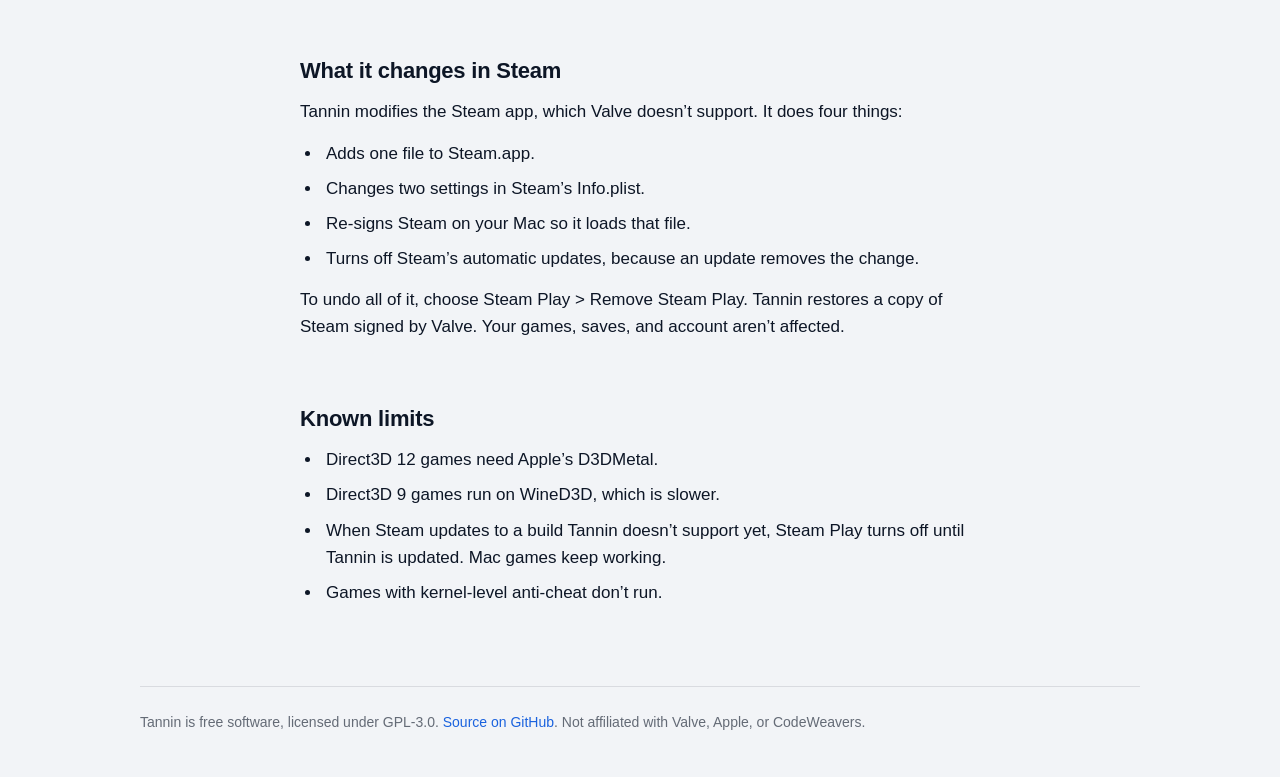
==== commit 43d04855: "Release 0.7.0" ====
--- a/docs/index.html
+++ b/docs/index.html
@@ -27,7 +27,7 @@
     <h1>Steam Play, on your Mac.</h1>
     <p class="sub">Tannin adds Steam Play to Steam for Mac, so your Windows games get an Install button too. Free and open source.</p>
     <!-- scripts/release.sh rewrites the next line for each release. -->
-    <a class="btn" href="https://github.com/lantelyes/tannin/releases/download/v0.6.0/Tannin-0.6.0.zip">Download Tannin 0.6.0</a>
+    <a class="btn" href="https://github.com/lantelyes/tannin/releases/download/v0.7.0/Tannin-0.7.0.zip">Download Tannin 0.7.0</a>
     <p class="fine">Requires Apple silicon and macOS 26 or later.<br>This is an early test build, tried so far with three games on one Mac.</p>
   </div>
 
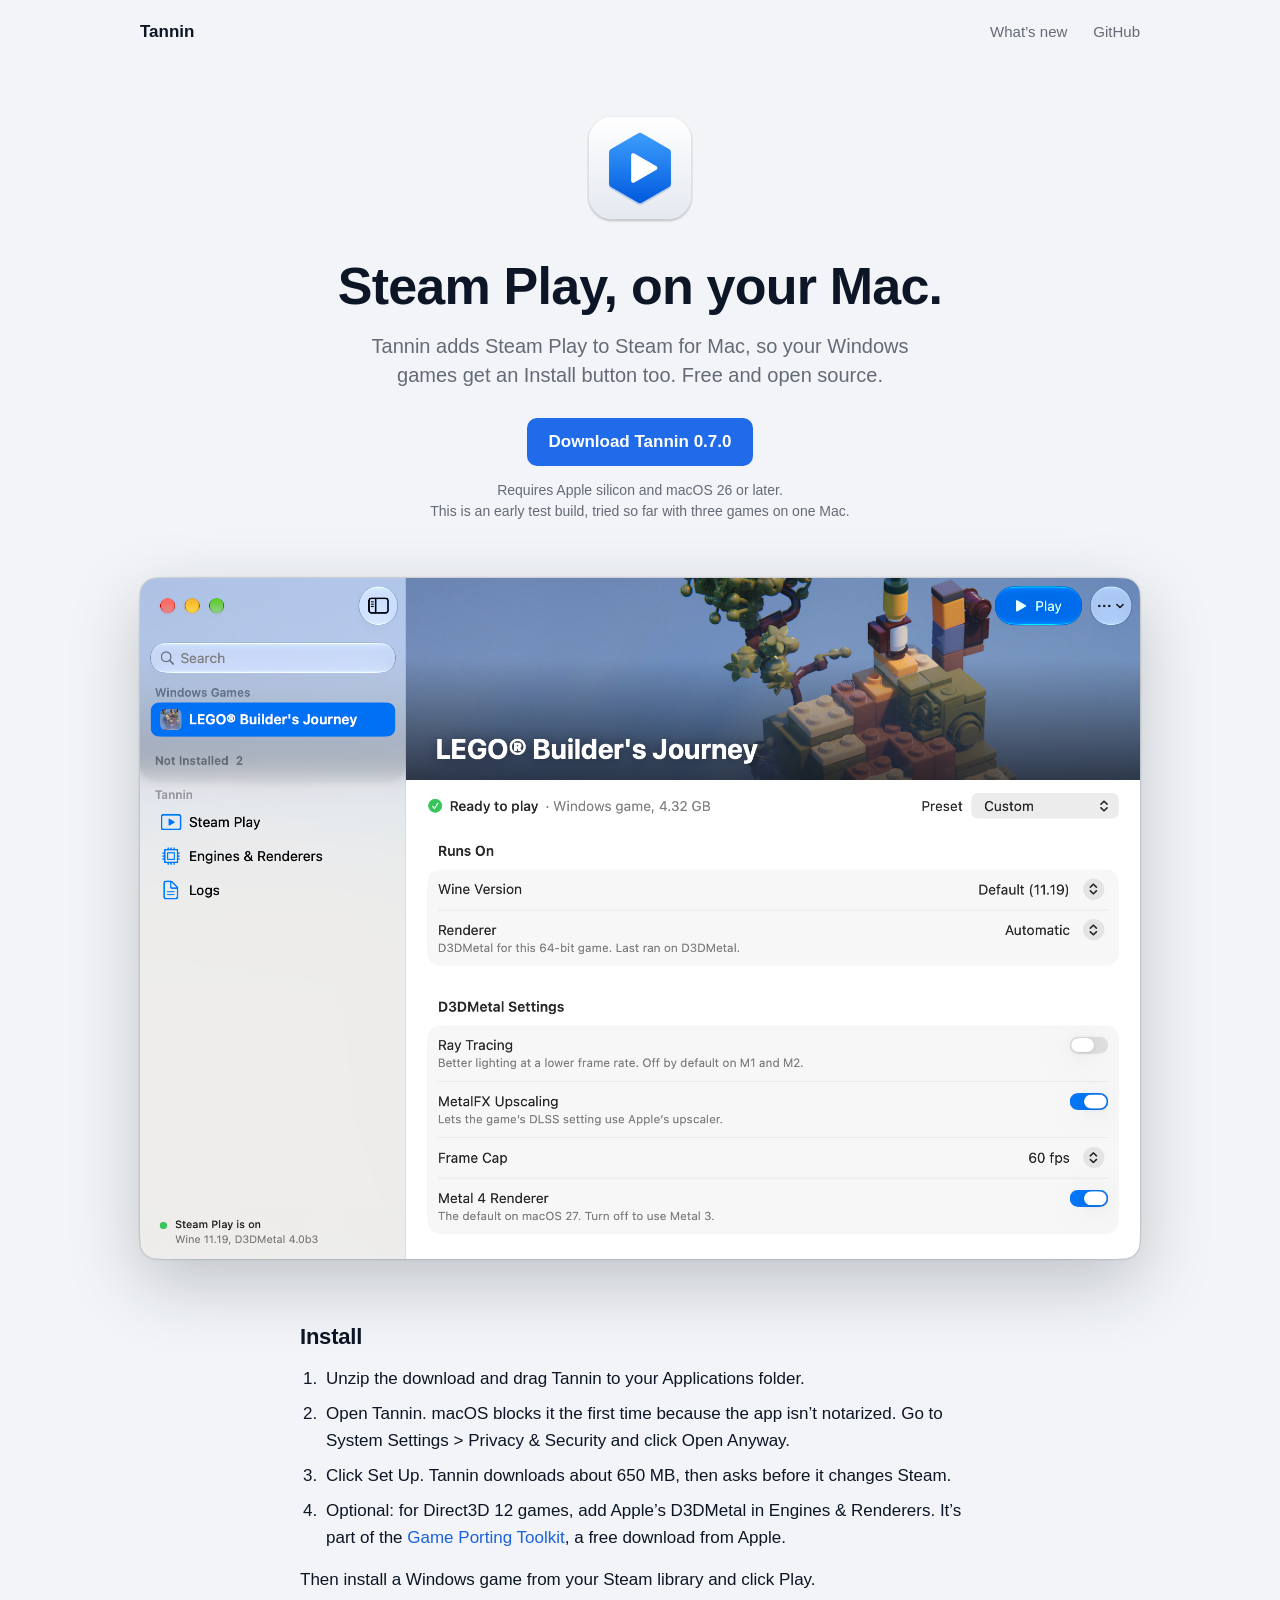
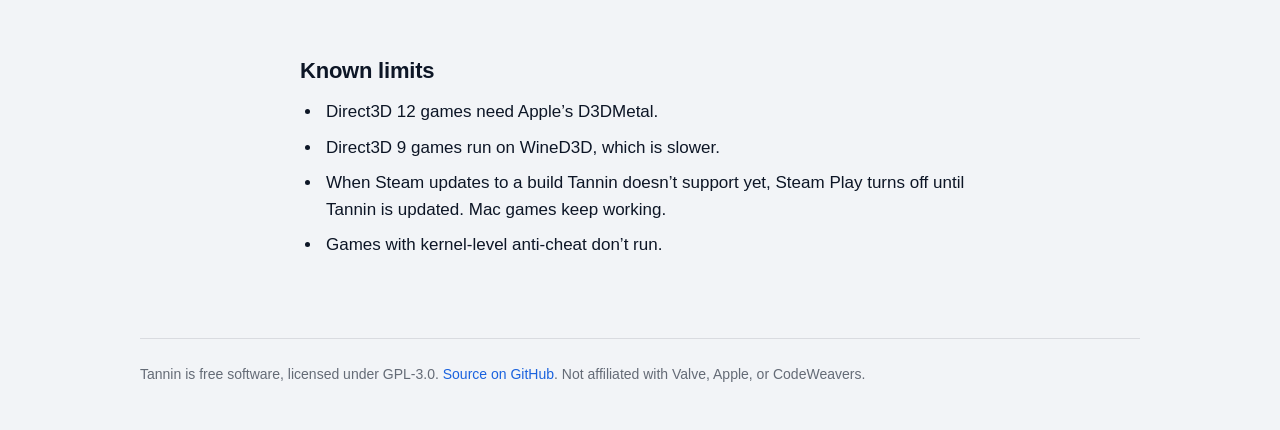
==== commit bc1ab7d9: "Website: remove the "What it changes in Steam" section Co-Authored-By: Claude Fable 5.2 <noreply@ant" ====
--- a/docs/index.html
+++ b/docs/index.html
@@ -51,18 +51,6 @@
     </section>
 
     <section>
-      <h2>What it changes in Steam</h2>
-      <p>Tannin modifies the Steam app, which Valve doesn’t support. It does four things:</p>
-      <ul>
-        <li>Adds one file to Steam.app.</li>
-        <li>Changes two settings in Steam’s Info.plist.</li>
-        <li>Re-signs Steam on your Mac so it loads that file.</li>
-        <li>Turns off Steam’s automatic updates, because an update removes the change.</li>
-      </ul>
-      <p>To undo all of it, choose Steam Play &gt; Remove Steam Play. Tannin restores a copy of Steam signed by Valve. Your games, saves, and account aren’t affected.</p>
-    </section>
-
-    <section>
       <h2>Known limits</h2>
       <ul>
         <li>Direct3D 12 games need Apple’s D3DMetal.</li>
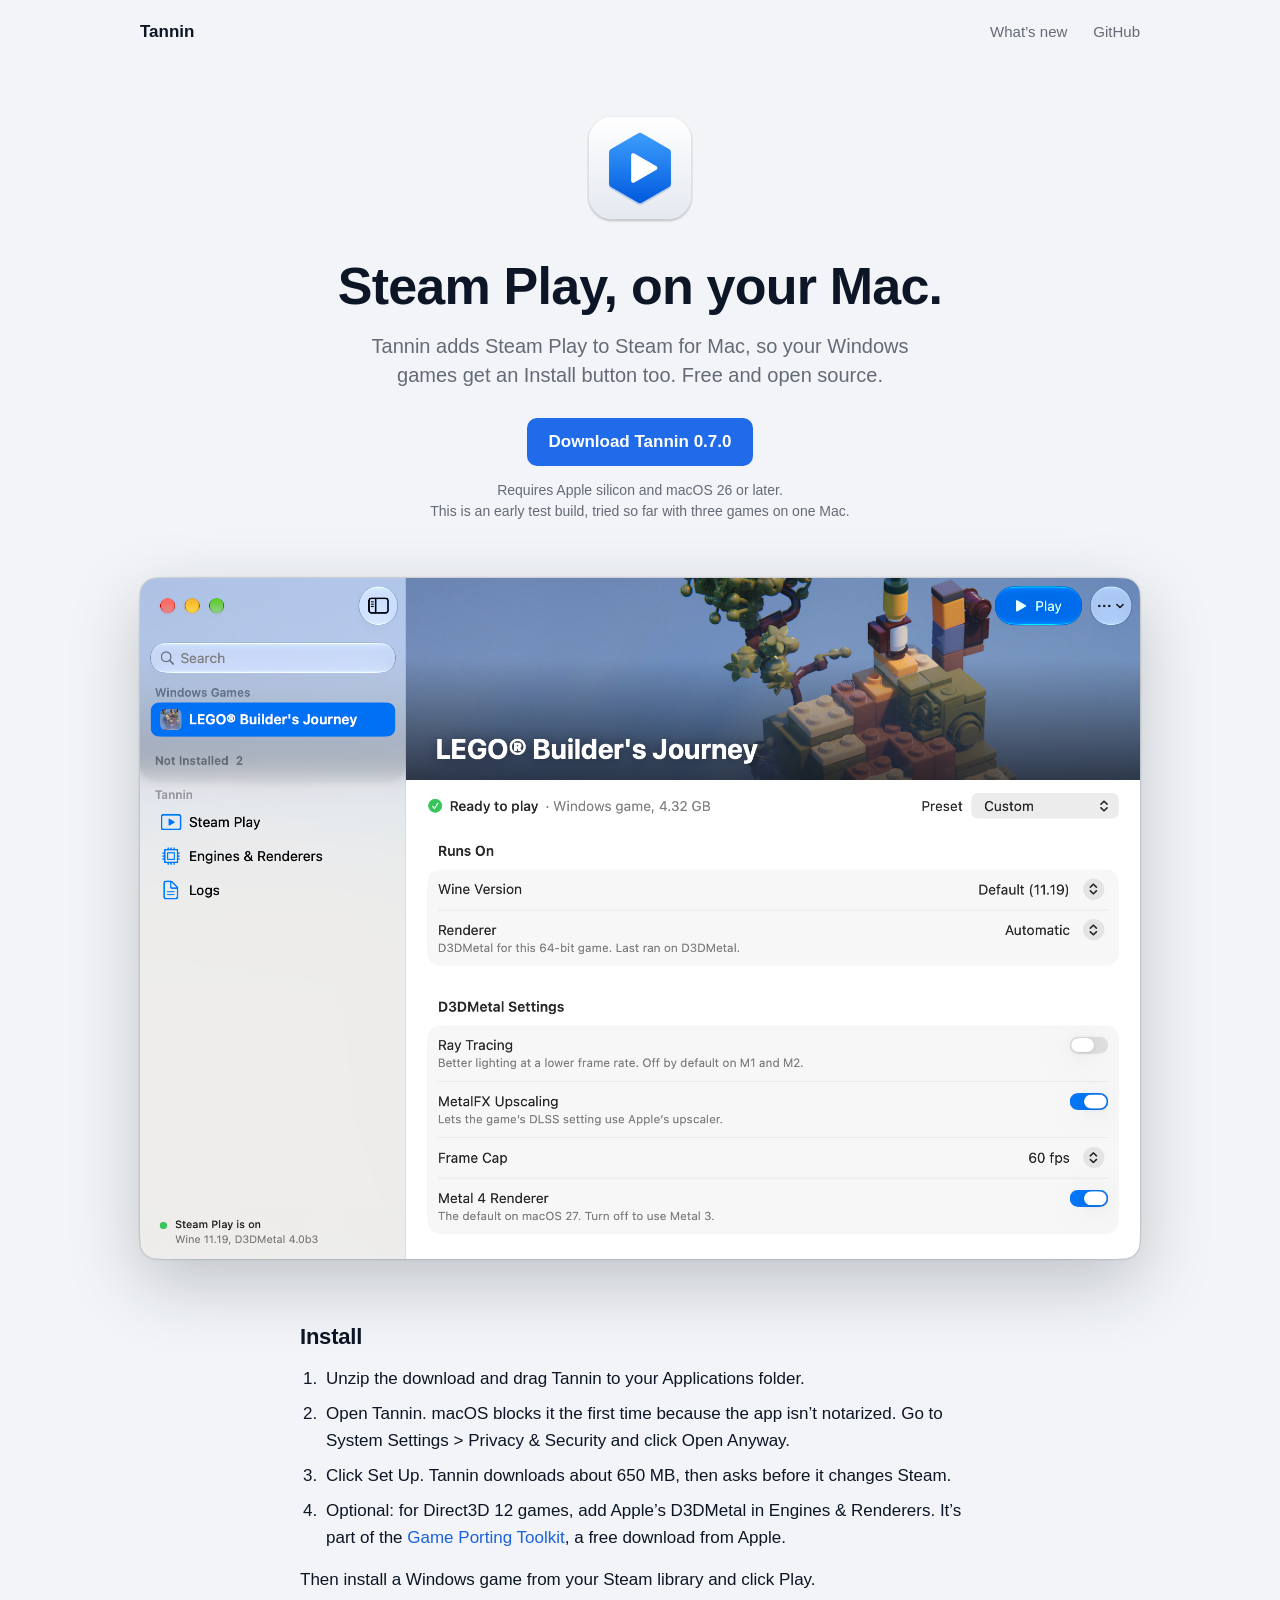
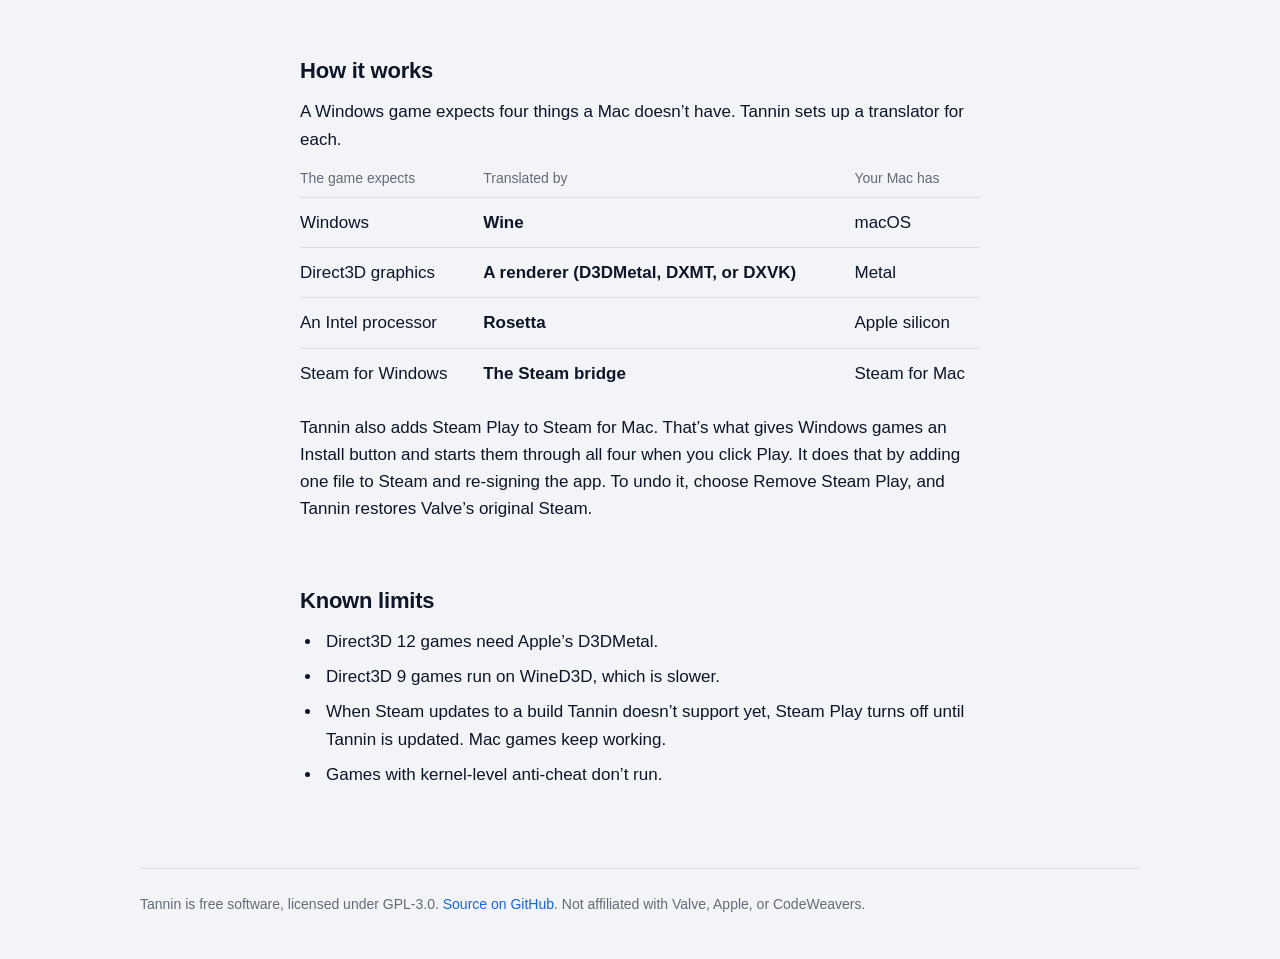
==== commit 15873f59: "Add a "How it works" section to the website and the README A table of what a Windows game expects, w" ====
--- a/docs/index.html
+++ b/docs/index.html
@@ -51,6 +51,25 @@
     </section>
 
     <section>
+      <h2>How it works</h2>
+      <p>A Windows game expects four things a Mac doesn’t have. Tannin sets up a translator for each.</p>
+      <div class="pairs">
+        <table>
+          <thead>
+            <tr><th scope="col">The game expects</th><th scope="col">Translated by</th><th scope="col">Your Mac has</th></tr>
+          </thead>
+          <tbody>
+            <tr><td>Windows</td><td>Wine</td><td>macOS</td></tr>
+            <tr><td>Direct3D graphics</td><td>A renderer (D3DMetal, DXMT, or DXVK)</td><td>Metal</td></tr>
+            <tr><td>An Intel processor</td><td>Rosetta</td><td>Apple silicon</td></tr>
+            <tr><td>Steam for Windows</td><td>The Steam bridge</td><td>Steam for Mac</td></tr>
+          </tbody>
+        </table>
+      </div>
+      <p>Tannin also adds Steam Play to Steam for Mac. That’s what gives Windows games an Install button and starts them through all four when you click Play. It does that by adding one file to Steam and re-signing the app. To undo it, choose Remove Steam Play, and Tannin restores Valve’s original Steam.</p>
+    </section>
+
+    <section>
       <h2>Known limits</h2>
       <ul>
         <li>Direct3D 12 games need Apple’s D3DMetal.</li>
--- a/docs/site.css
+++ b/docs/site.css
@@ -71,6 +71,14 @@
 ol, ul { margin: 0 0 14px; padding-left: 22px; }
 li { margin-bottom: 8px; padding-left: 4px; }
 
+/* How it works: what the game expects, what translates it, what the Mac has */
+.pairs { margin: 4px 0 16px; overflow-x: auto; }
+.pairs table { width: 100%; border-collapse: collapse; }
+.pairs th { padding: 0 14px 8px 0; font-size: 14px; font-weight: 400; color: var(--mute); text-align: left; }
+.pairs td { padding: 11px 14px 11px 0; border-top: 1px solid var(--line); vertical-align: top; }
+.pairs td:nth-child(2) { font-weight: 600; }
+.pairs th:last-child, .pairs td:last-child { padding-right: 0; }
+
 .foot { margin-top: 80px; padding: 24px 0 44px; border-top: 1px solid var(--line); font-size: 14px; line-height: 1.6; color: var(--mute); }
 
 /* What's New: version and date on the left, what changed on the right */
